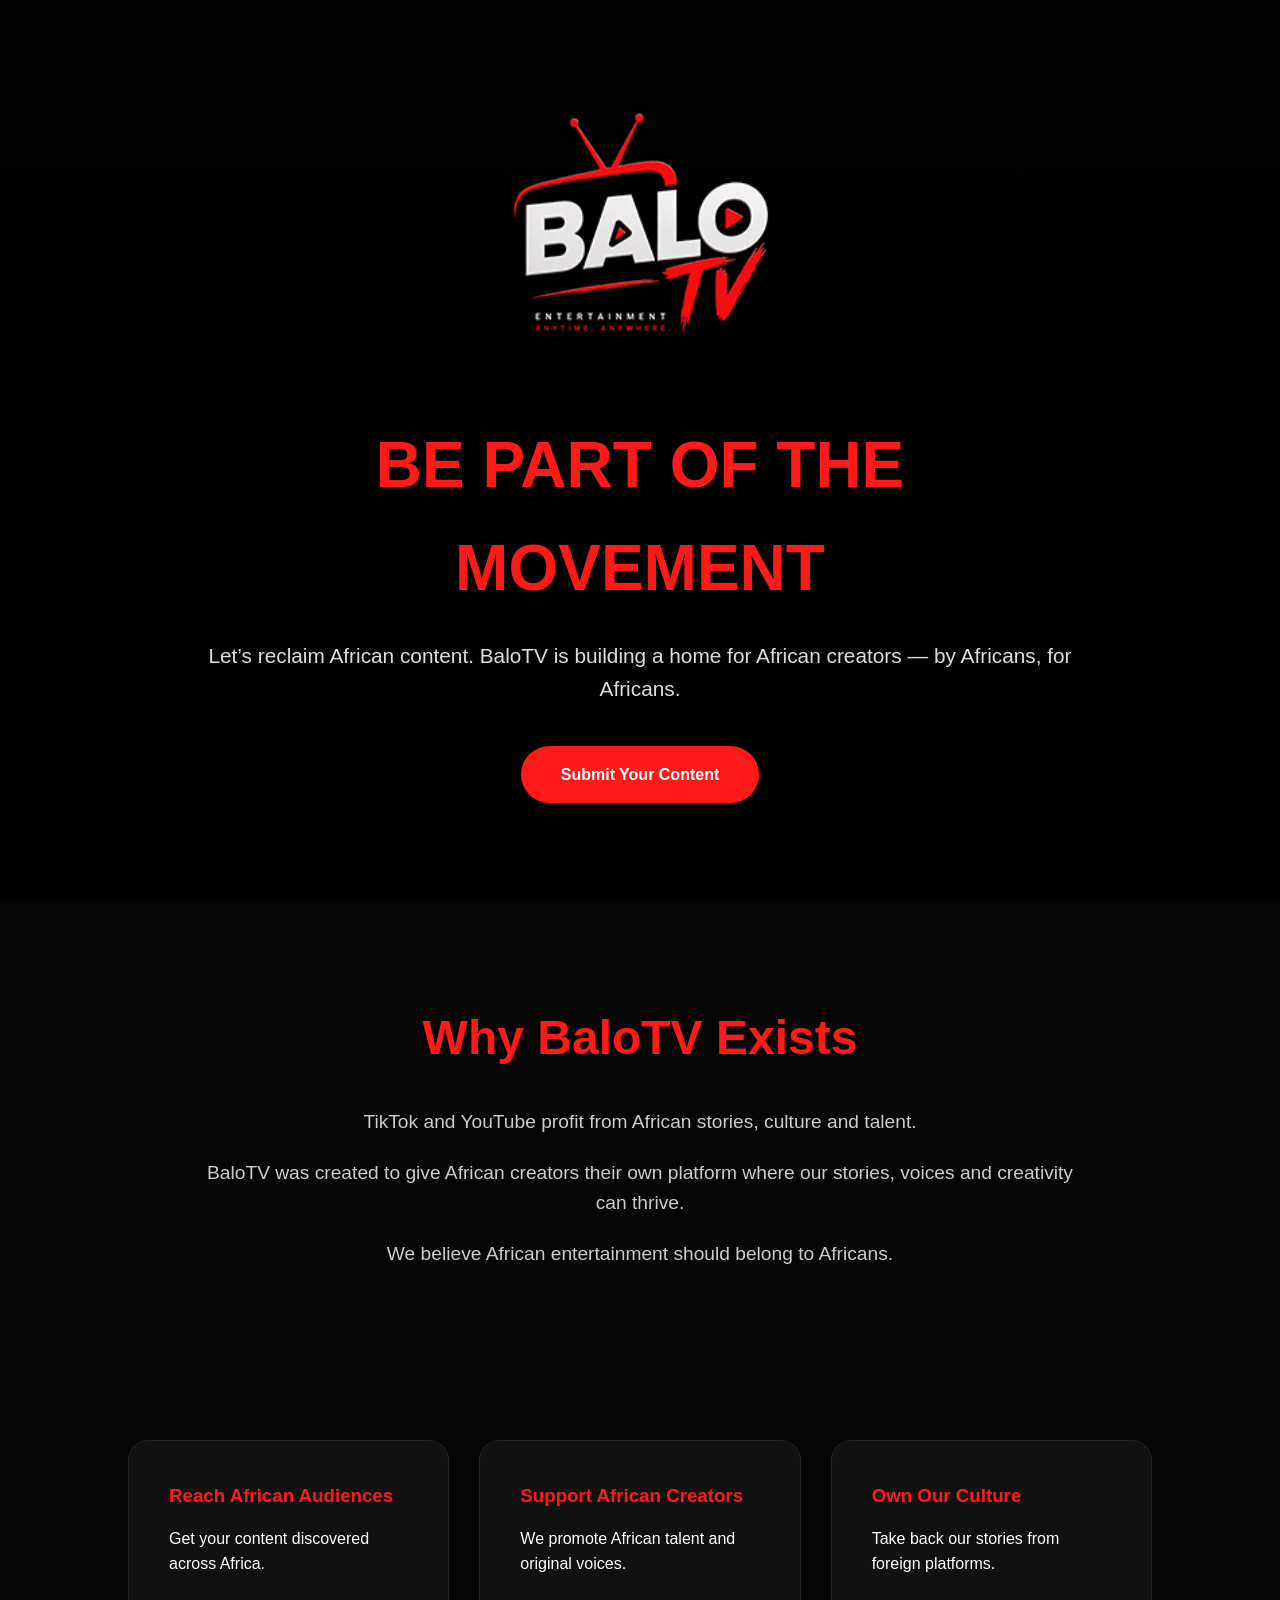
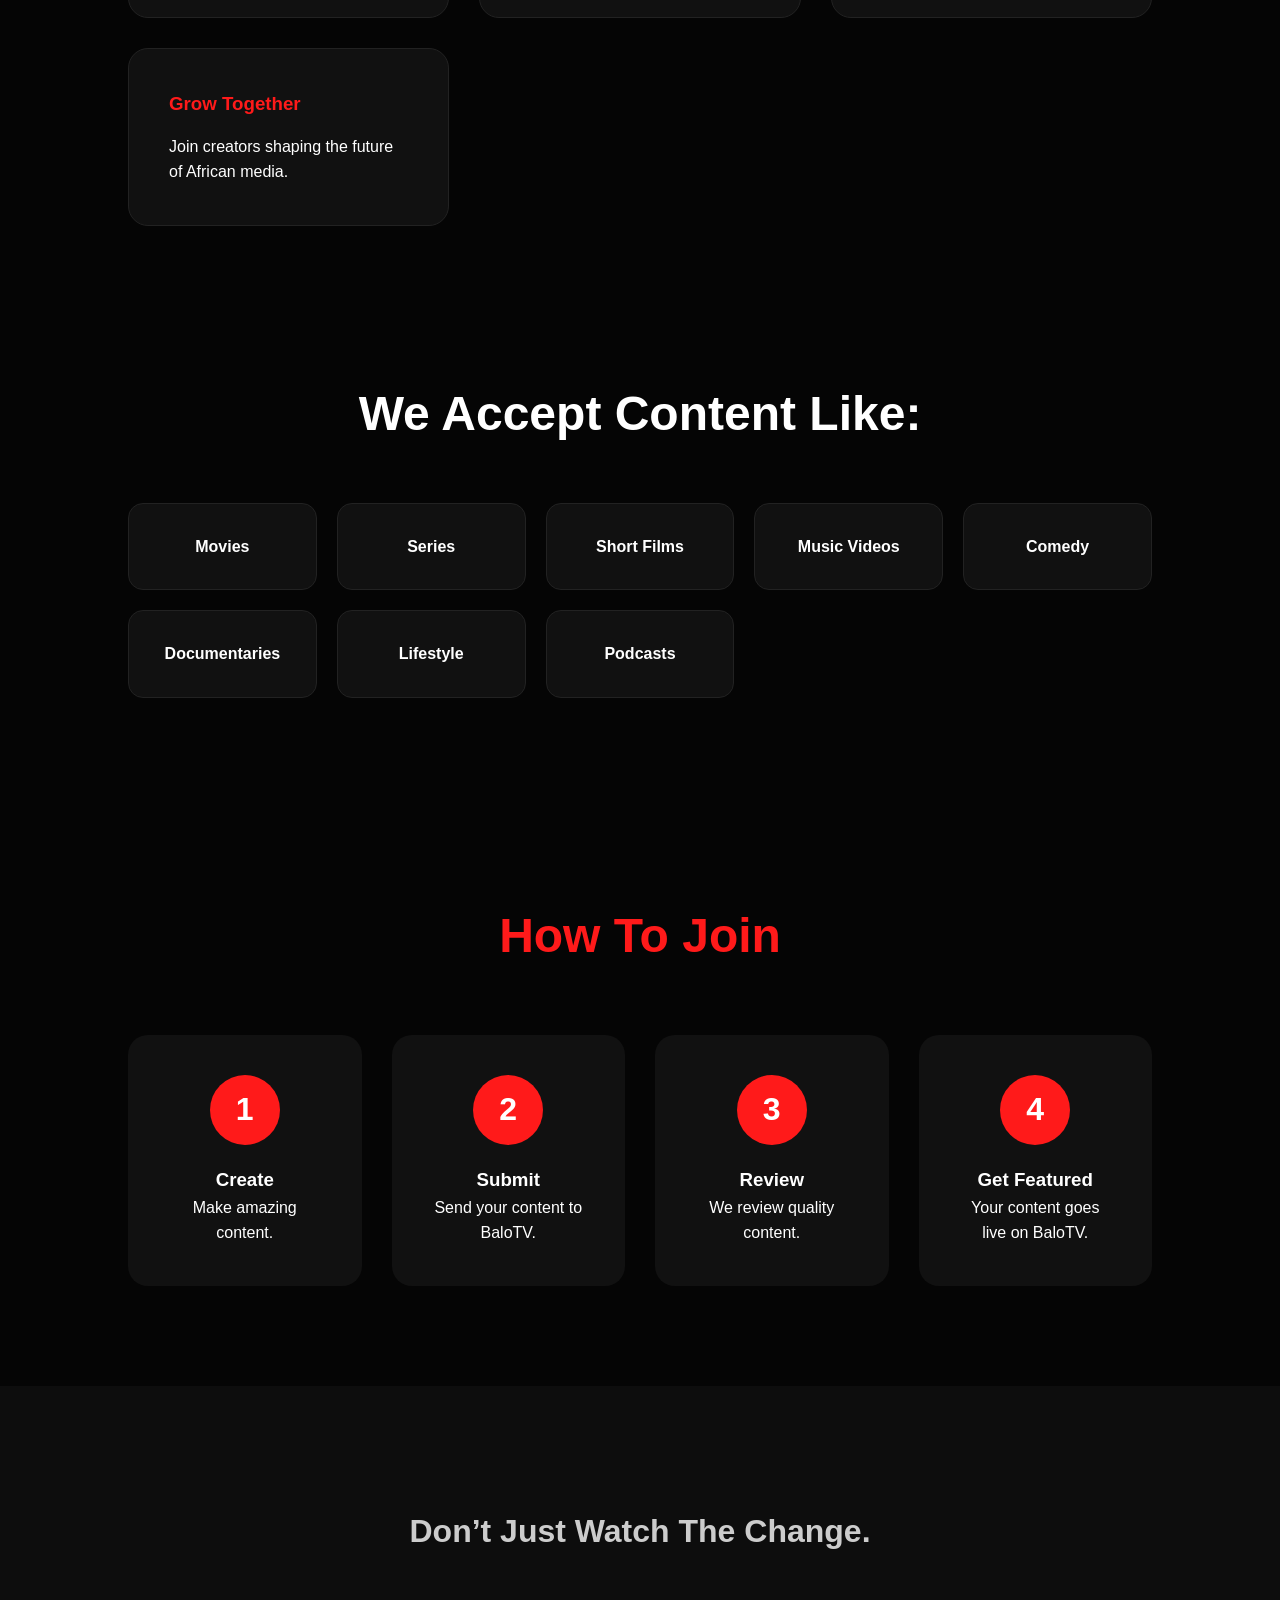
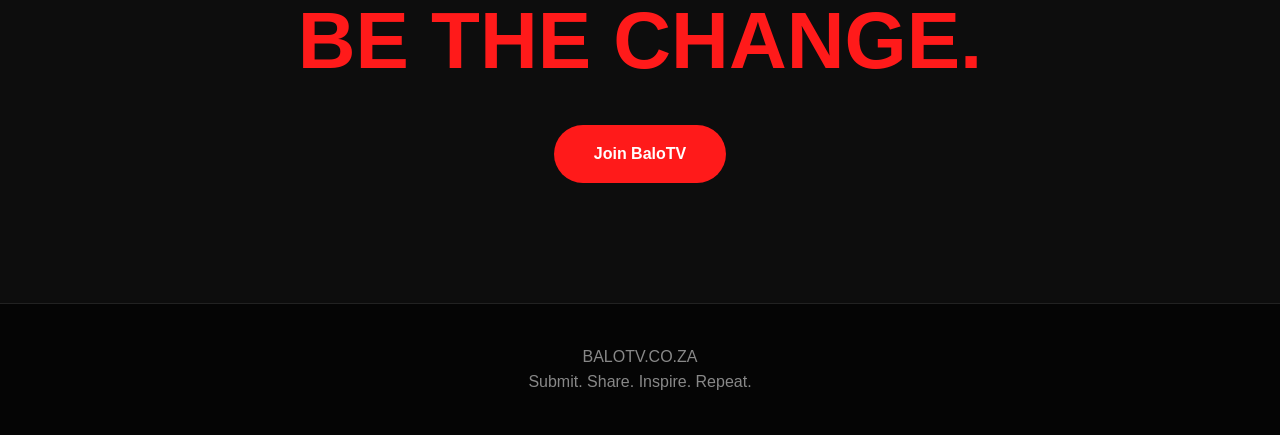
==== about.html @ 503e064e "Uploud my file on website Add  Why balotv" ====
<!DOCTYPE html>
<html lang="en">
<head>
  <meta charset="UTF-8" />
  <meta name="viewport" content="width=device-width, initial-scale=1.0"/>
  <title>About BaloTV</title>

  <link rel="stylesheet" href="about.css">
</head>
<body>

  <header class="hero">

    <div class="overlay"></div>

    <div class="hero-content">

      <img src="balotv-logo.png" class="logo" alt="BaloTV">

      <h1>BE PART OF THE MOVEMENT</h1>

      <p class="hero-text">
        Let’s reclaim African content.
        BaloTV is building a home for African creators —
        by Africans, for Africans.
      </p>

      <a href="#" class="btn">
        Submit Your Content
      </a>

    </div>

  </header>

  <section class="about">

    <h2>Why BaloTV Exists</h2>

    <p>
      TikTok and YouTube profit from African stories,
      culture and talent.
    </p>

    <p>
      BaloTV was created to give African creators
      their own platform where our stories,
      voices and creativity can thrive.
    </p>

    <p>
      We believe African entertainment should belong
      to Africans.
    </p>

  </section>

  <section class="features">

    <div class="card">
      <h3>Reach African Audiences</h3>
      <p>
        Get your content discovered across Africa.
      </p>
    </div>

    <div class="card">
      <h3>Support African Creators</h3>
      <p>
        We promote African talent and original voices.
      </p>
    </div>

    <div class="card">
      <h3>Own Our Culture</h3>
      <p>
        Take back our stories from foreign platforms.
      </p>
    </div>

    <div class="card">
      <h3>Grow Together</h3>
      <p>
        Join creators shaping the future of African media.
      </p>
    </div>

  </section>

  <section class="content-types">

    <h2>We Accept Content Like:</h2>

    <div class="content-grid">

      <div class="type">Movies</div>
      <div class="type">Series</div>
      <div class="type">Short Films</div>
      <div class="type">Music Videos</div>
      <div class="type">Comedy</div>
      <div class="type">Documentaries</div>
      <div class="type">Lifestyle</div>
      <div class="type">Podcasts</div>

    </div>

  </section>

  <section class="steps">

    <h2>How To Join</h2>

    <div class="step-grid">

      <div class="step">
        <span>1</span>
        <h3>Create</h3>
        <p>Make amazing content.</p>
      </div>

      <div class="step">
        <span>2</span>
        <h3>Submit</h3>
        <p>Send your content to BaloTV.</p>
      </div>

      <div class="step">
        <span>3</span>
        <h3>Review</h3>
        <p>We review quality content.</p>
      </div>

      <div class="step">
        <span>4</span>
        <h3>Get Featured</h3>
        <p>Your content goes live on BaloTV.</p>
      </div>

    </div>

  </section>

  <section class="cta">

    <h2>Don’t Just Watch The Change.</h2>

    <h1>BE THE CHANGE.</h1>

    <a href="#" class="btn">
      Join BaloTV
    </a>

  </section>

  <footer>

    <p>
      BALOTV.CO.ZA
    </p>

    <p>
      Submit. Share. Inspire. Repeat.
    </p>

  </footer>

</body>
</html>
---- about.css ----
*{
  margin:0;
  padding:0;
  box-sizing:border-box;
}

body{
  background:#050505;
  color:white;
  font-family:Arial, sans-serif;
  line-height:1.6;
}

.hero{
  position:relative;
  height:100vh;
  background:
  linear-gradient(to bottom,
  rgba(0,0,0,0.7),
  rgba(0,0,0,0.9)),
  url('https://images.unsplash.com/photo-1516321318423-f06f85e504b3?q=80&w=1400');
  background-size:cover;
  background-position:center;
  display:flex;
  justify-content:center;
  align-items:center;
  text-align:center;
  padding:20px;
}

.hero-content{
  max-width:900px;
  z-index:2;
}

.logo{
  width:280px;
  margin-bottom:30px;
}

.hero h1{
  font-size:4rem;
  color:#ff1a1a;
  margin-bottom:20px;
}

.hero-text{
  font-size:1.3rem;
  color:#ddd;
  margin-bottom:40px;
}

.btn{
  display:inline-block;
  padding:16px 40px;
  background:#ff1a1a;
  color:white;
  text-decoration:none;
  border-radius:50px;
  font-weight:bold;
  transition:0.3s;
}

.btn:hover{
  background:#ff4444;
  transform:scale(1.05);
}

.about{
  padding:100px 10%;
  text-align:center;
}

.about h2{
  font-size:3rem;
  margin-bottom:30px;
  color:#ff1a1a;
}

.about p{
  max-width:900px;
  margin:20px auto;
  font-size:1.2rem;
  color:#ccc;
}

.features{
  display:grid;
  grid-template-columns:repeat(auto-fit,minmax(250px,1fr));
  gap:30px;
  padding:50px 10%;
}

.card{
  background:#111;
  border:1px solid #222;
  padding:40px;
  border-radius:20px;
  transition:0.3s;
}

.card:hover{
  transform:translateY(-10px);
  border-color:#ff1a1a;
}

.card h3{
  color:#ff1a1a;
  margin-bottom:15px;
}

.content-types{
  padding:100px 10%;
  text-align:center;
}

.content-types h2{
  font-size:3rem;
  margin-bottom:50px;
}

.content-grid{
  display:grid;
  grid-template-columns:repeat(auto-fit,minmax(180px,1fr));
  gap:20px;
}

.type{
  background:#111;
  padding:30px;
  border-radius:15px;
  border:1px solid #222;
  font-weight:bold;
  transition:0.3s;
}

.type:hover{
  background:#ff1a1a;
}

.steps{
  padding:100px 10%;
  text-align:center;
}

.steps h2{
  font-size:3rem;
  margin-bottom:60px;
  color:#ff1a1a;
}

.step-grid{
  display:grid;
  grid-template-columns:repeat(auto-fit,minmax(220px,1fr));
  gap:30px;
}

.step{
  background:#111;
  padding:40px;
  border-radius:20px;
}

.step span{
  width:70px;
  height:70px;
  background:#ff1a1a;
  display:flex;
  justify-content:center;
  align-items:center;
  margin:auto;
  border-radius:50%;
  font-size:2rem;
  font-weight:bold;
  margin-bottom:20px;
}

.cta{
  padding:120px 10%;
  text-align:center;
  background:#0d0d0d;
}

.cta h2{
  font-size:2rem;
  color:#ccc;
}

.cta h1{
  font-size:5rem;
  color:#ff1a1a;
  margin:20px 0;
}

footer{
  padding:40px;
  text-align:center;
  border-top:1px solid #222;
  color:#888;
}

@media(max-width:768px){

  .hero h1{
    font-size:2.5rem;
  }

  .cta h1{
    font-size:3rem;
  }

}
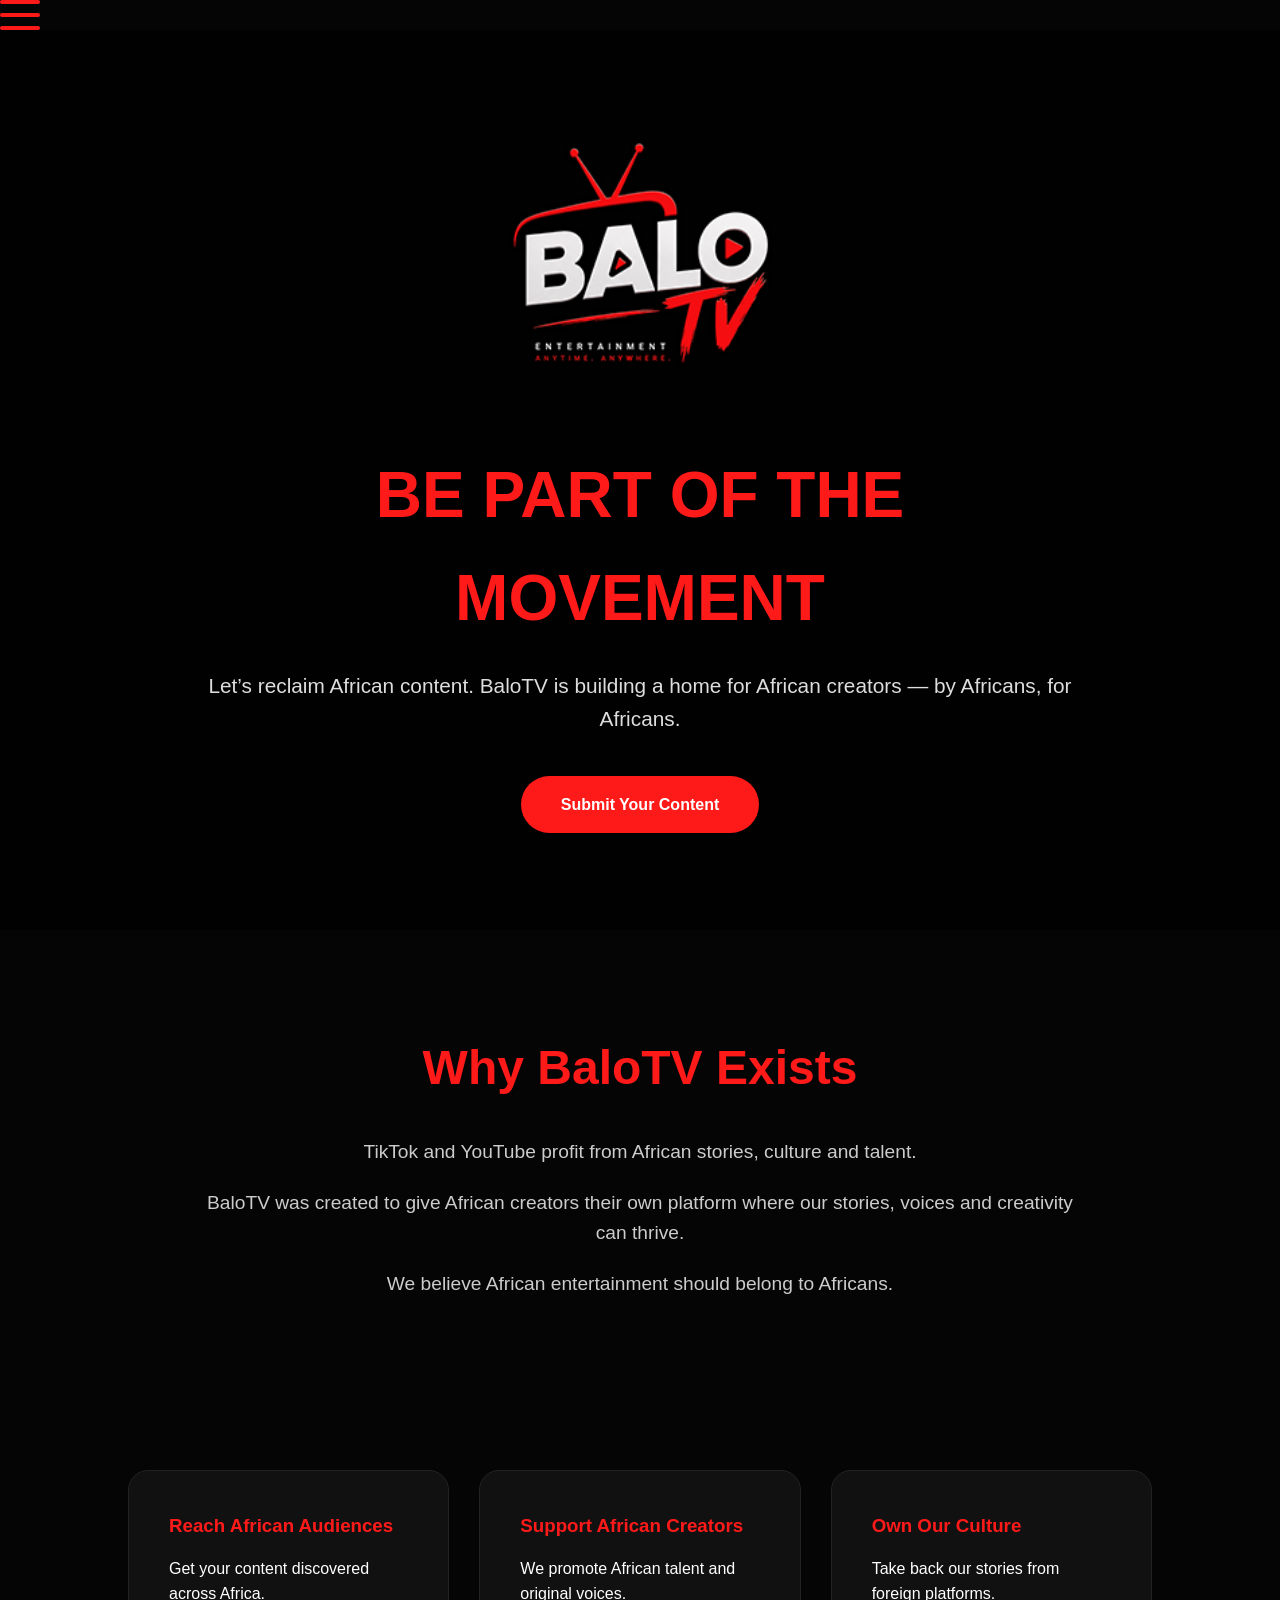
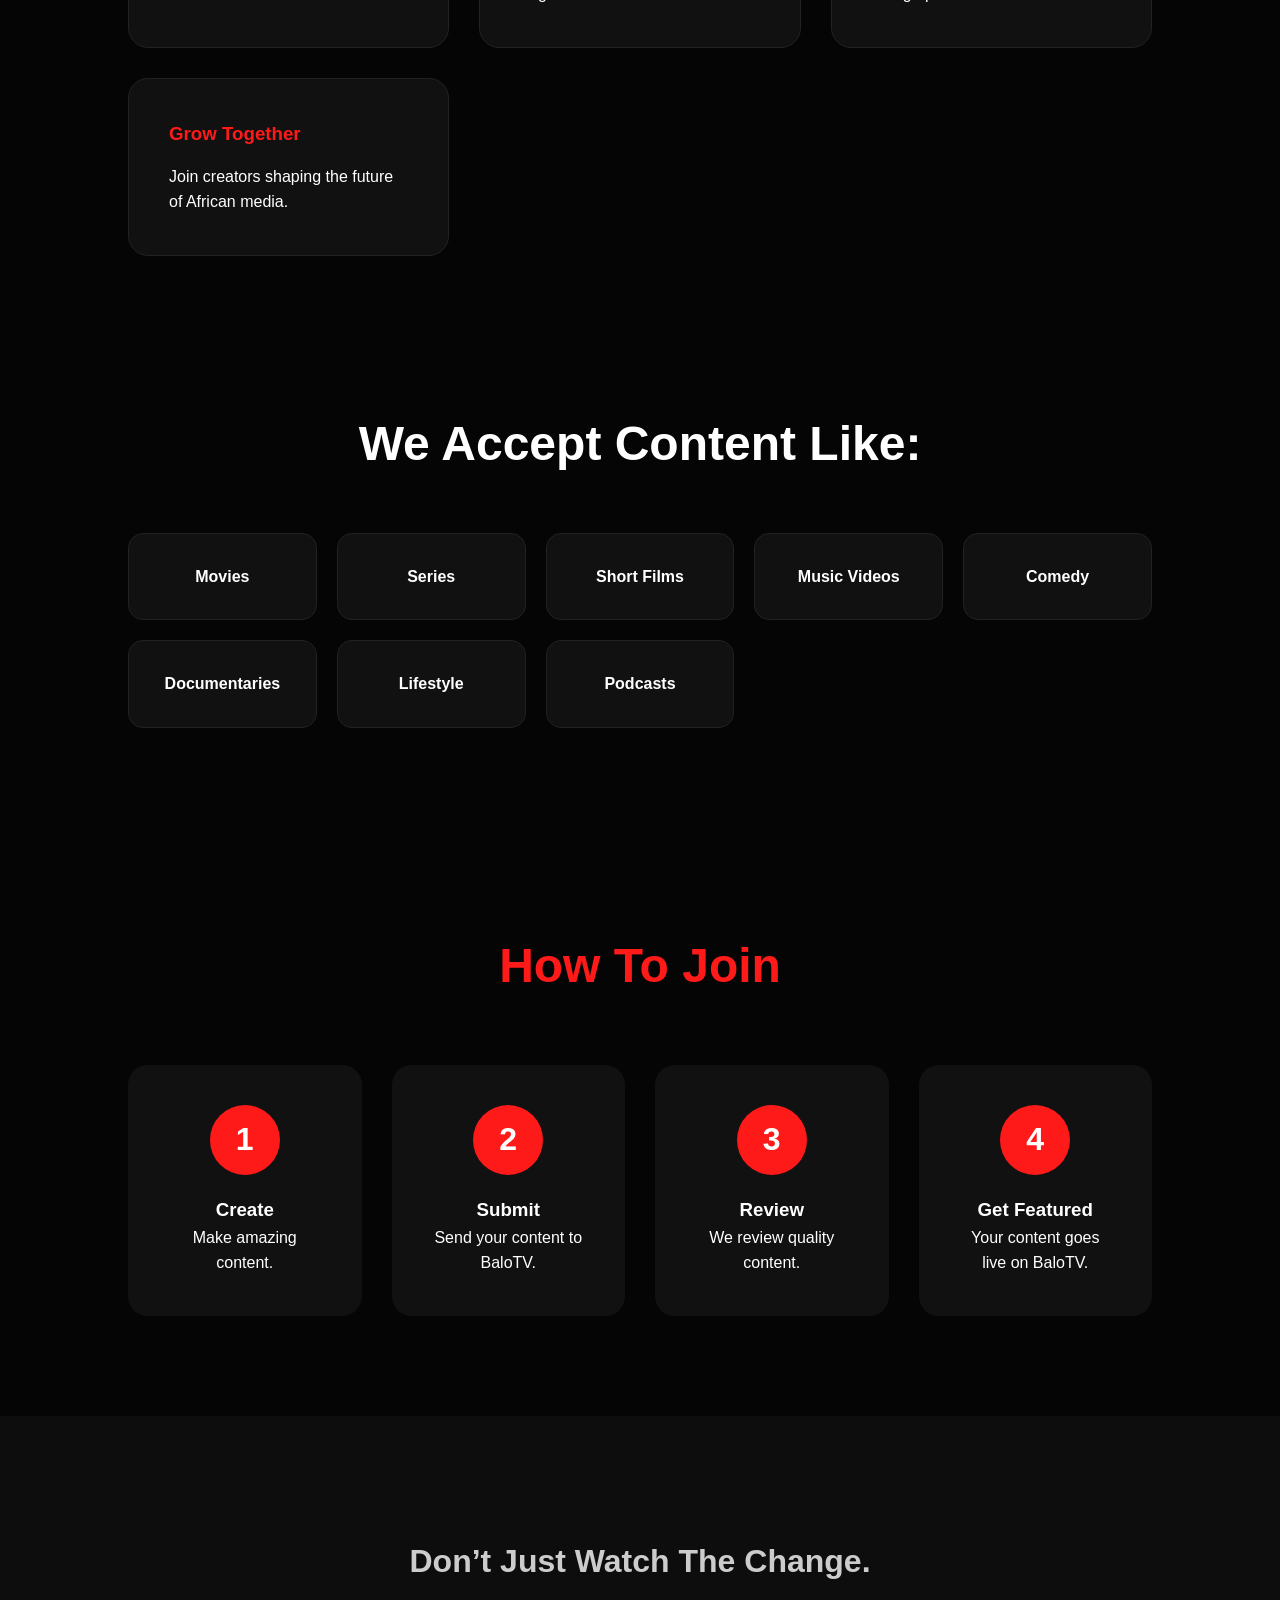
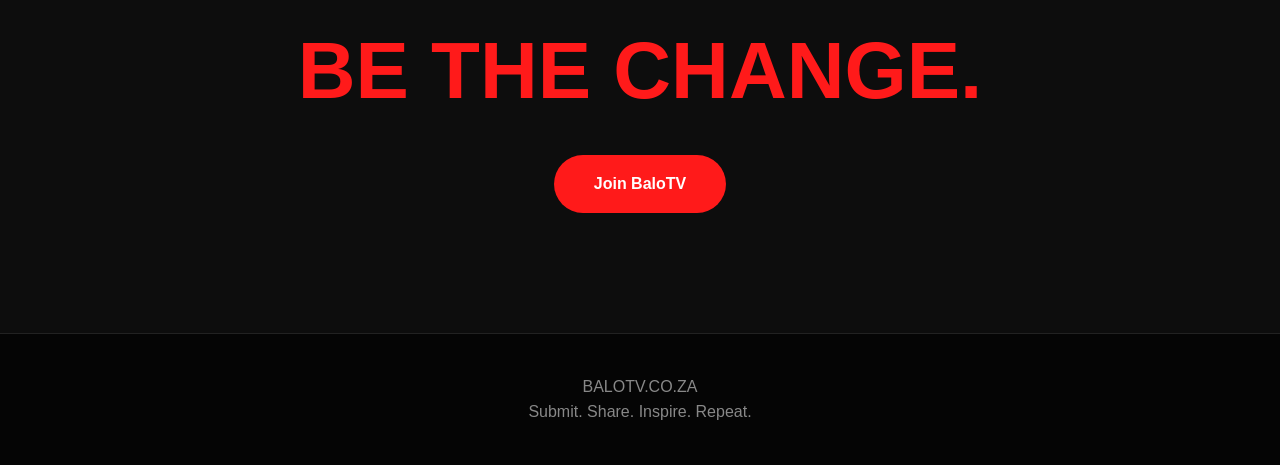
==== commit b5fc9dc9: "Uploud my file on website Three line side bar" ====
--- a/about.html
+++ b/about.html
@@ -8,6 +8,35 @@
   <link rel="stylesheet" href="about.css">
 </head>
 <body>
+
+  <header class="topbar">
+
+    <!-- HAMBURGER MENU -->
+  
+    <div class="menu-btn" onclick="toggleMenu()">
+  
+      <span></span>
+      <span></span>
+      <span></span>
+  
+    </div>
+  
+    <!-- DROPDOWN MENU -->
+  
+    <div class="dropdown-menu" id="dropdownMenu">
+  
+      <a href="index.html">Home</a>
+  
+      <a href="about.html">Why BaloTV</a>
+  
+      <a href="terms.html">Terms</a>
+  
+    </div>
+  
+
+  
+  </header>   
+
 
   <header class="hero">
 
@@ -164,5 +193,20 @@
 
   </footer>
 
+
+  <script>
+
+    function toggleMenu(){
+    
+      document
+      .getElementById("dropdownMenu")
+      .classList
+      .toggle("active");
+    
+    }
+    
+    </script>
+
+
 </body>
 </html>
--- a/about.css
+++ b/about.css
@@ -209,4 +209,98 @@
     font-size:3rem;
   }
 
+}
+
+
+
+
+/* HAMBURGER MENU */
+
+.menu-btn{
+  width:40px;
+  height:30px;
+
+  display:flex;
+  flex-direction:column;
+  justify-content:space-between;
+
+  cursor:pointer;
+
+  margin-right:20px;
+
+  z-index:1002;
+}
+
+.menu-btn span{
+  width:100%;
+  height:4px;
+
+  background:#ff1a1a;
+
+  border-radius:10px;
+
+  transition:0.3s;
+}
+
+/* DROPDOWN MENU */
+
+.dropdown-menu{
+  position:absolute;
+
+  top:70px;
+  left:20px;
+
+  width:220px;
+
+  background:#111;
+
+  border:1px solid #222;
+
+  border-radius:20px;
+
+  padding:15px;
+
+  display:none;
+
+  flex-direction:column;
+
+  gap:15px;
+
+  z-index:1001;
+
+  box-shadow:0 10px 30px rgba(0,0,0,0.5);
+}
+
+.dropdown-menu.active{
+  display:flex;
+}
+
+.dropdown-menu a{
+  color:white;
+
+  text-decoration:none;
+
+  background:#1a1a1a;
+
+  padding:15px;
+
+  border-radius:12px;
+
+  font-weight:bold;
+
+  transition:0.3s;
+}
+
+.dropdown-menu a:hover{
+  background:#ff1a1a;
+}
+
+/* MOBILE */
+
+@media(max-width:768px){
+
+  .dropdown-menu{
+    width:180px;
+  }
+
 }
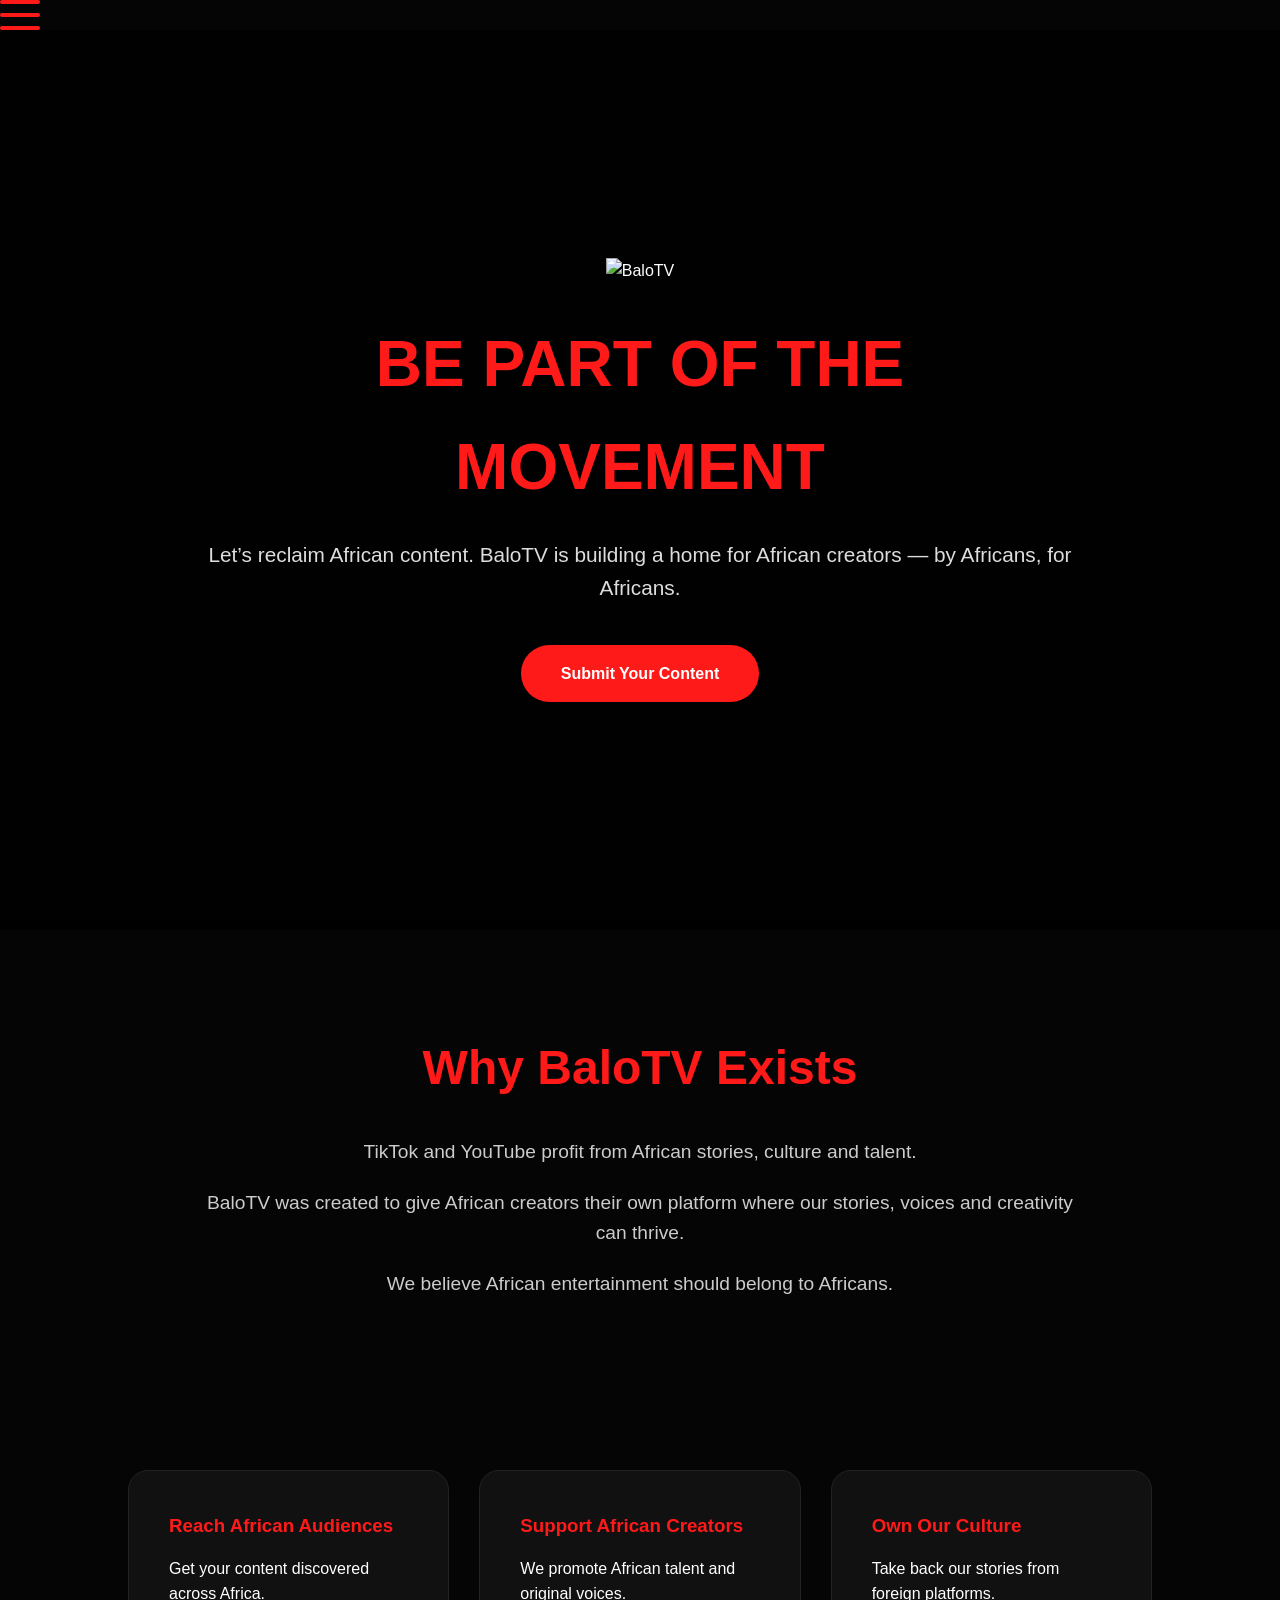
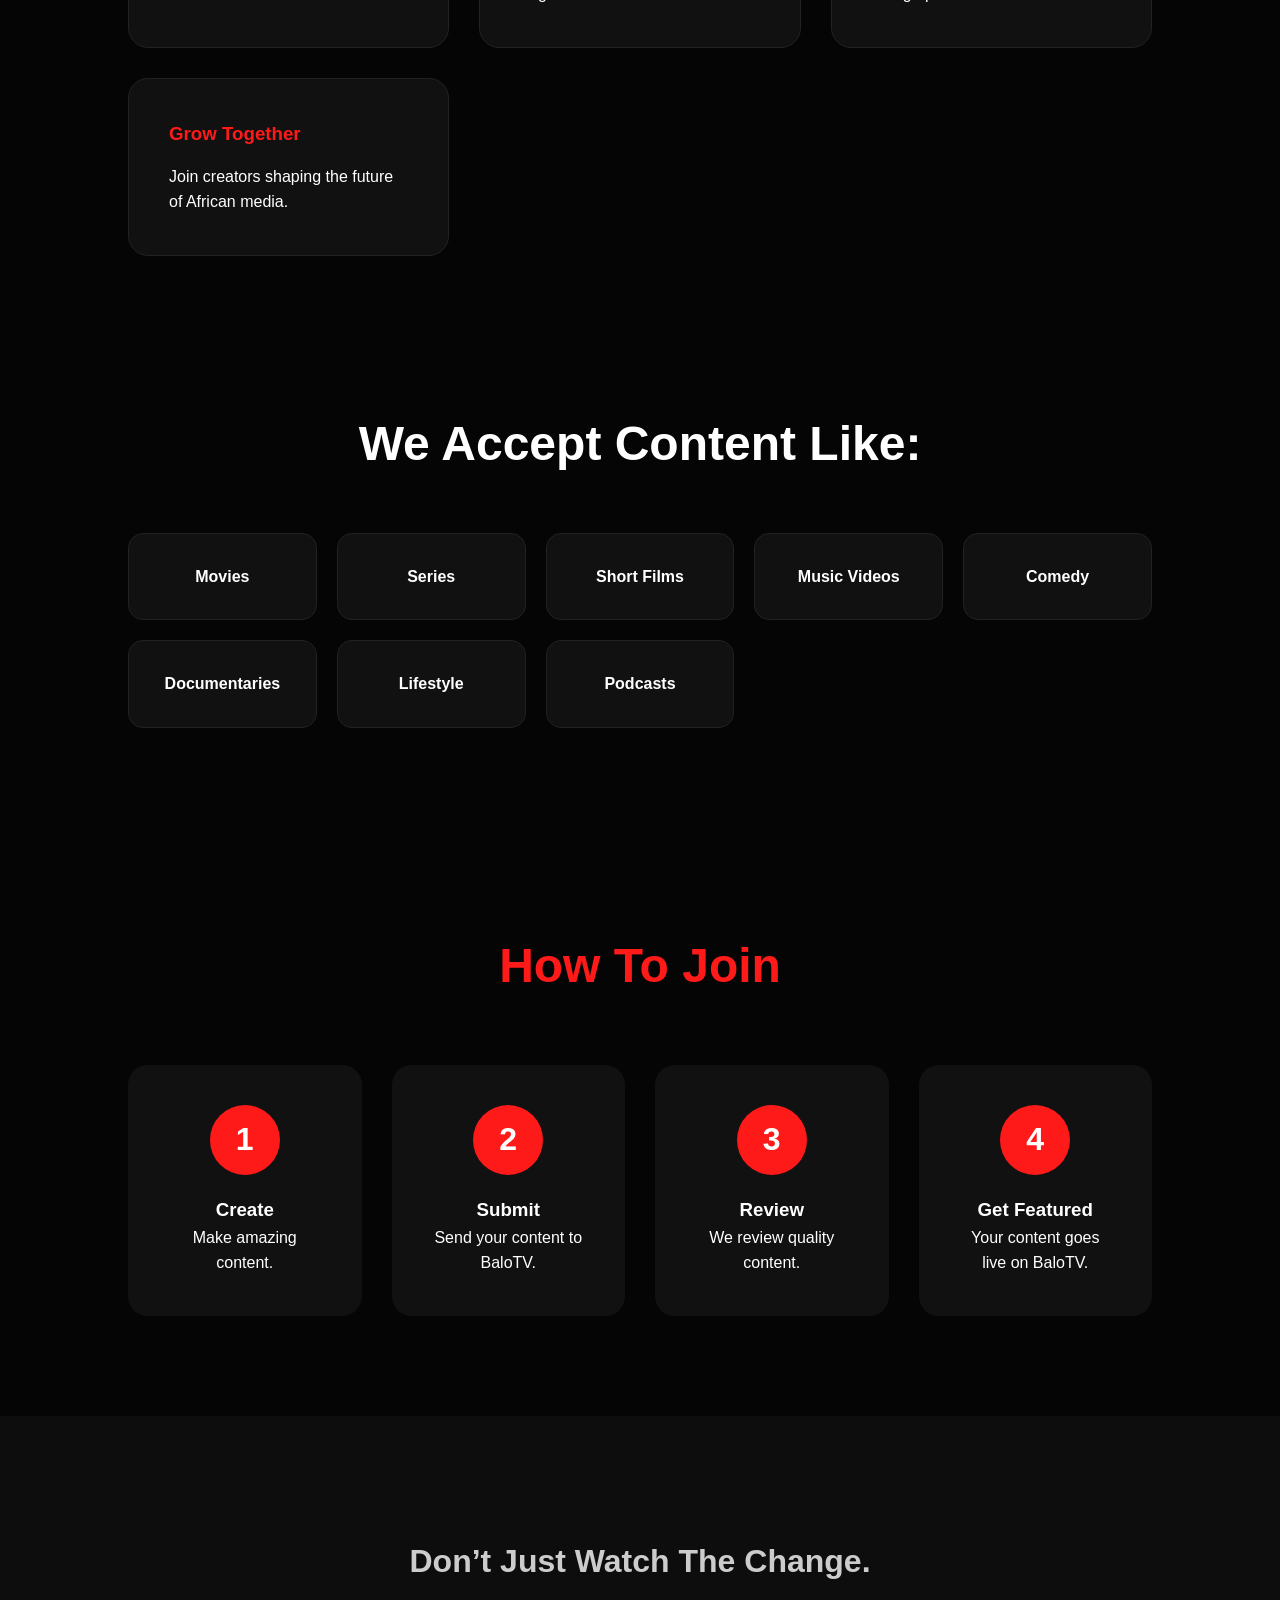
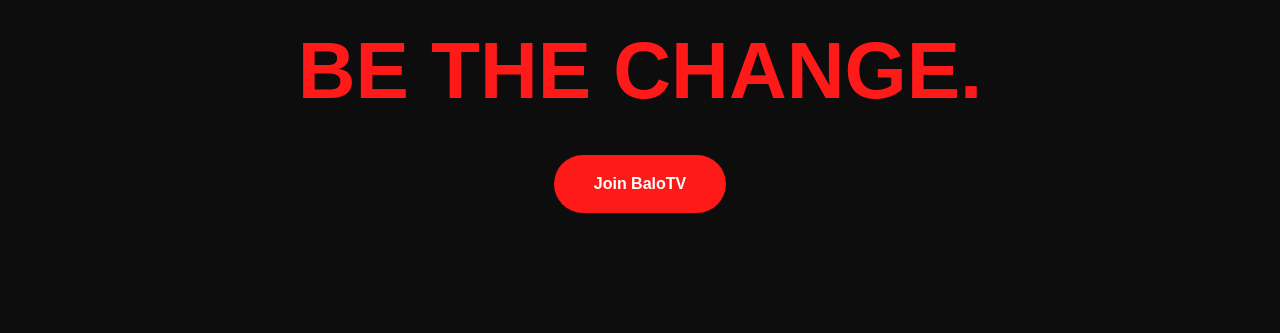
==== commit 53d8ccae: "Uploud my file on website Adding pages" ====
--- a/about.html
+++ b/about.html
@@ -44,7 +44,7 @@
 
     <div class="hero-content">
 
-      <img src="balotv-logo.png" class="logo" alt="BaloTV">
+      <img src="images/balotv-logo.png" class="logo" alt="BaloTV">
 
       <h1>BE PART OF THE MOVEMENT</h1>
 
@@ -181,17 +181,34 @@
 
   </section>
 
-  <footer>
-
-    <p>
-      BALOTV.CO.ZA
-    </p>
-
-    <p>
-      Submit. Share. Inspire. Repeat.
-    </p>
-
-  </footer>
+
+
+  <!-- MOBILE NAV -->
+
+<div class="mobile-nav">
+
+  <button
+    class="mobile-nav-btn active"
+    onclick="window.location.href='index.html'"
+  >
+    Home
+  </button>
+
+  <button
+    class="mobile-nav-btn"
+    onclick="window.location.href='library.html'"
+  >
+    Library
+  </button>
+
+  <button
+    class="mobile-nav-btn"
+    onclick="window.location.href='blog.html'"
+  >
+    Blog
+  </button>
+
+</div>
 
 
   <script>
--- a/about.css
+++ b/about.css
@@ -303,4 +303,60 @@
     width:180px;
   }
 
+}
+
+
+
+/* MOBILE NAV */
+
+.mobile-nav{
+
+  position:fixed;
+
+  left:0;
+  right:0;
+  bottom:0;
+
+  height:70px;
+
+  background:#111;
+
+  border-top:1px solid #222;
+
+  display:none;
+
+  justify-content:space-around;
+
+  align-items:center;
+
+  z-index:9999;
+}
+
+.mobile-nav-btn{
+
+  background:none;
+
+  border:none;
+
+  color:#aaa;
+
+  font-size:14px;
+
+  font-weight:600;
+}
+
+.mobile-nav-btn.active{
+  color:#aaa;
+}
+
+@media(max-width:768px){
+
+  .mobile-nav{
+    display:flex;
+  }
+
+  body{
+    padding-bottom:90px;
+  }
+
 }
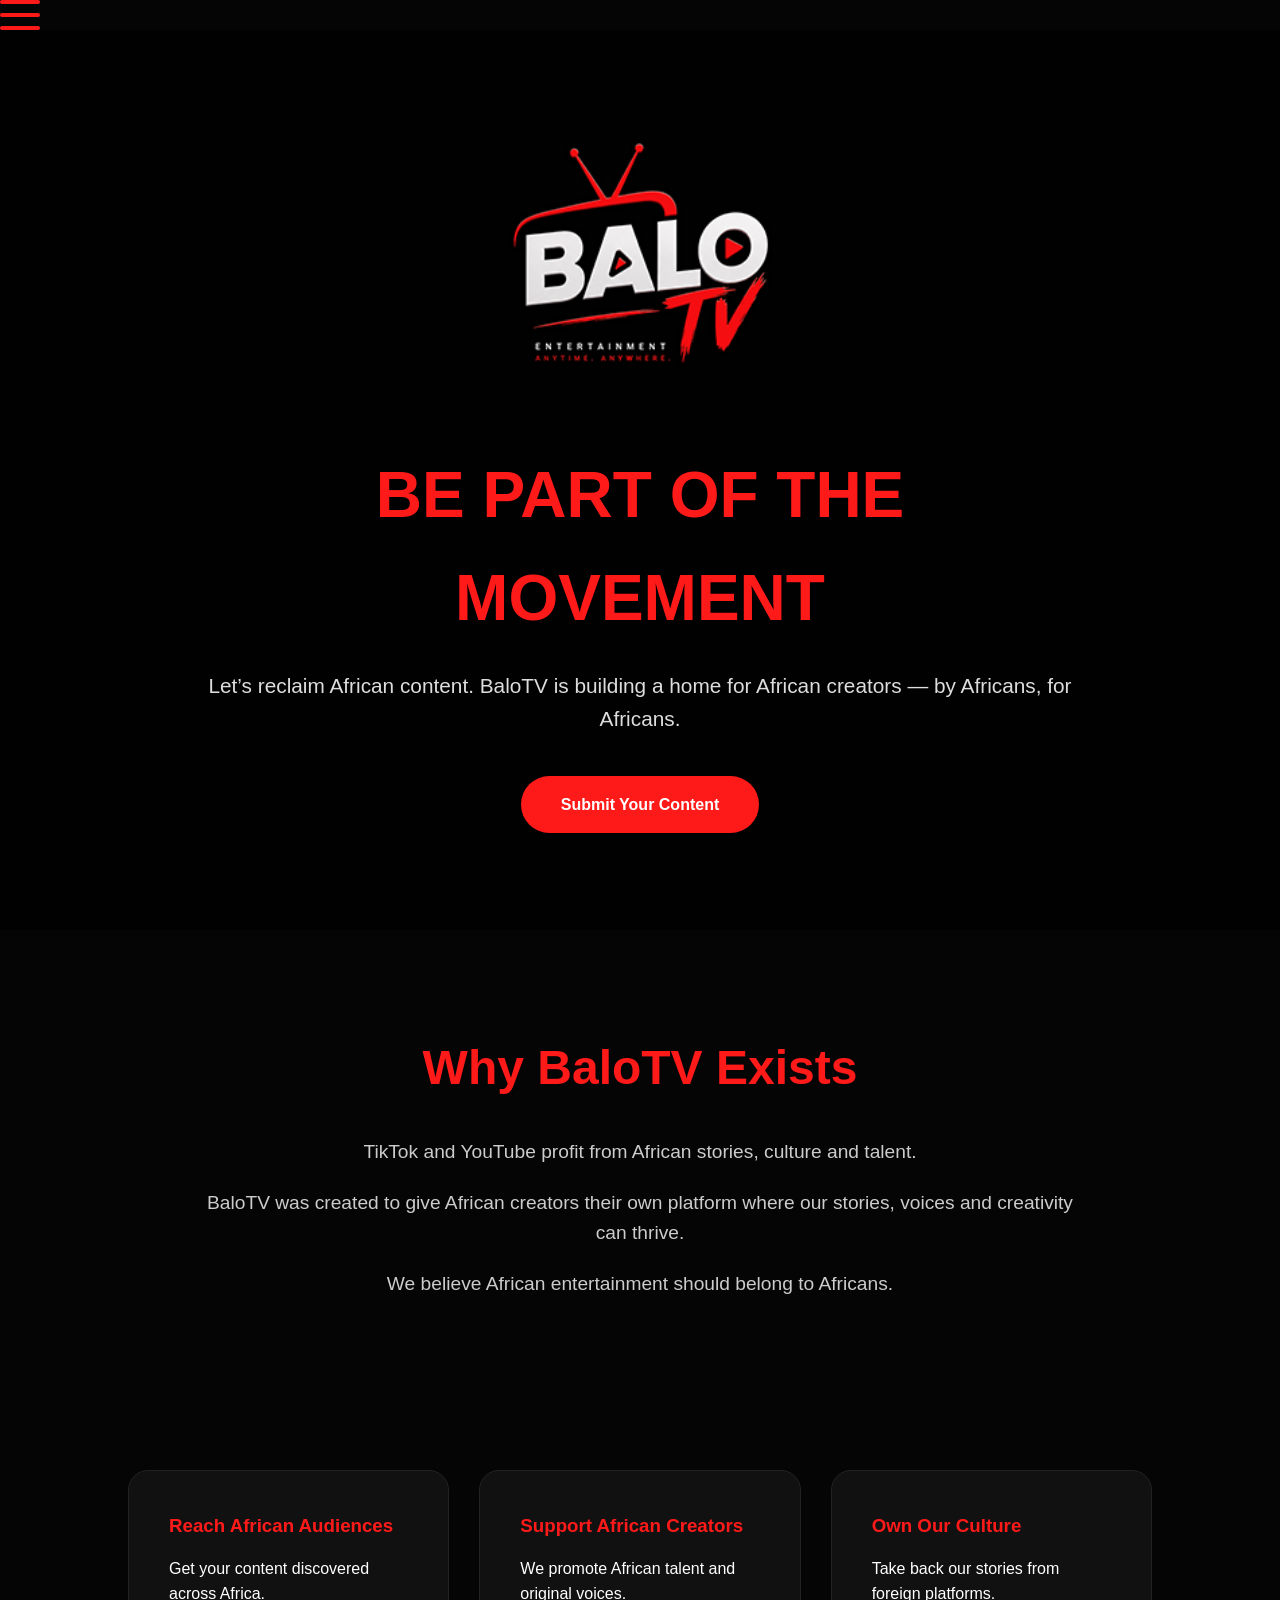
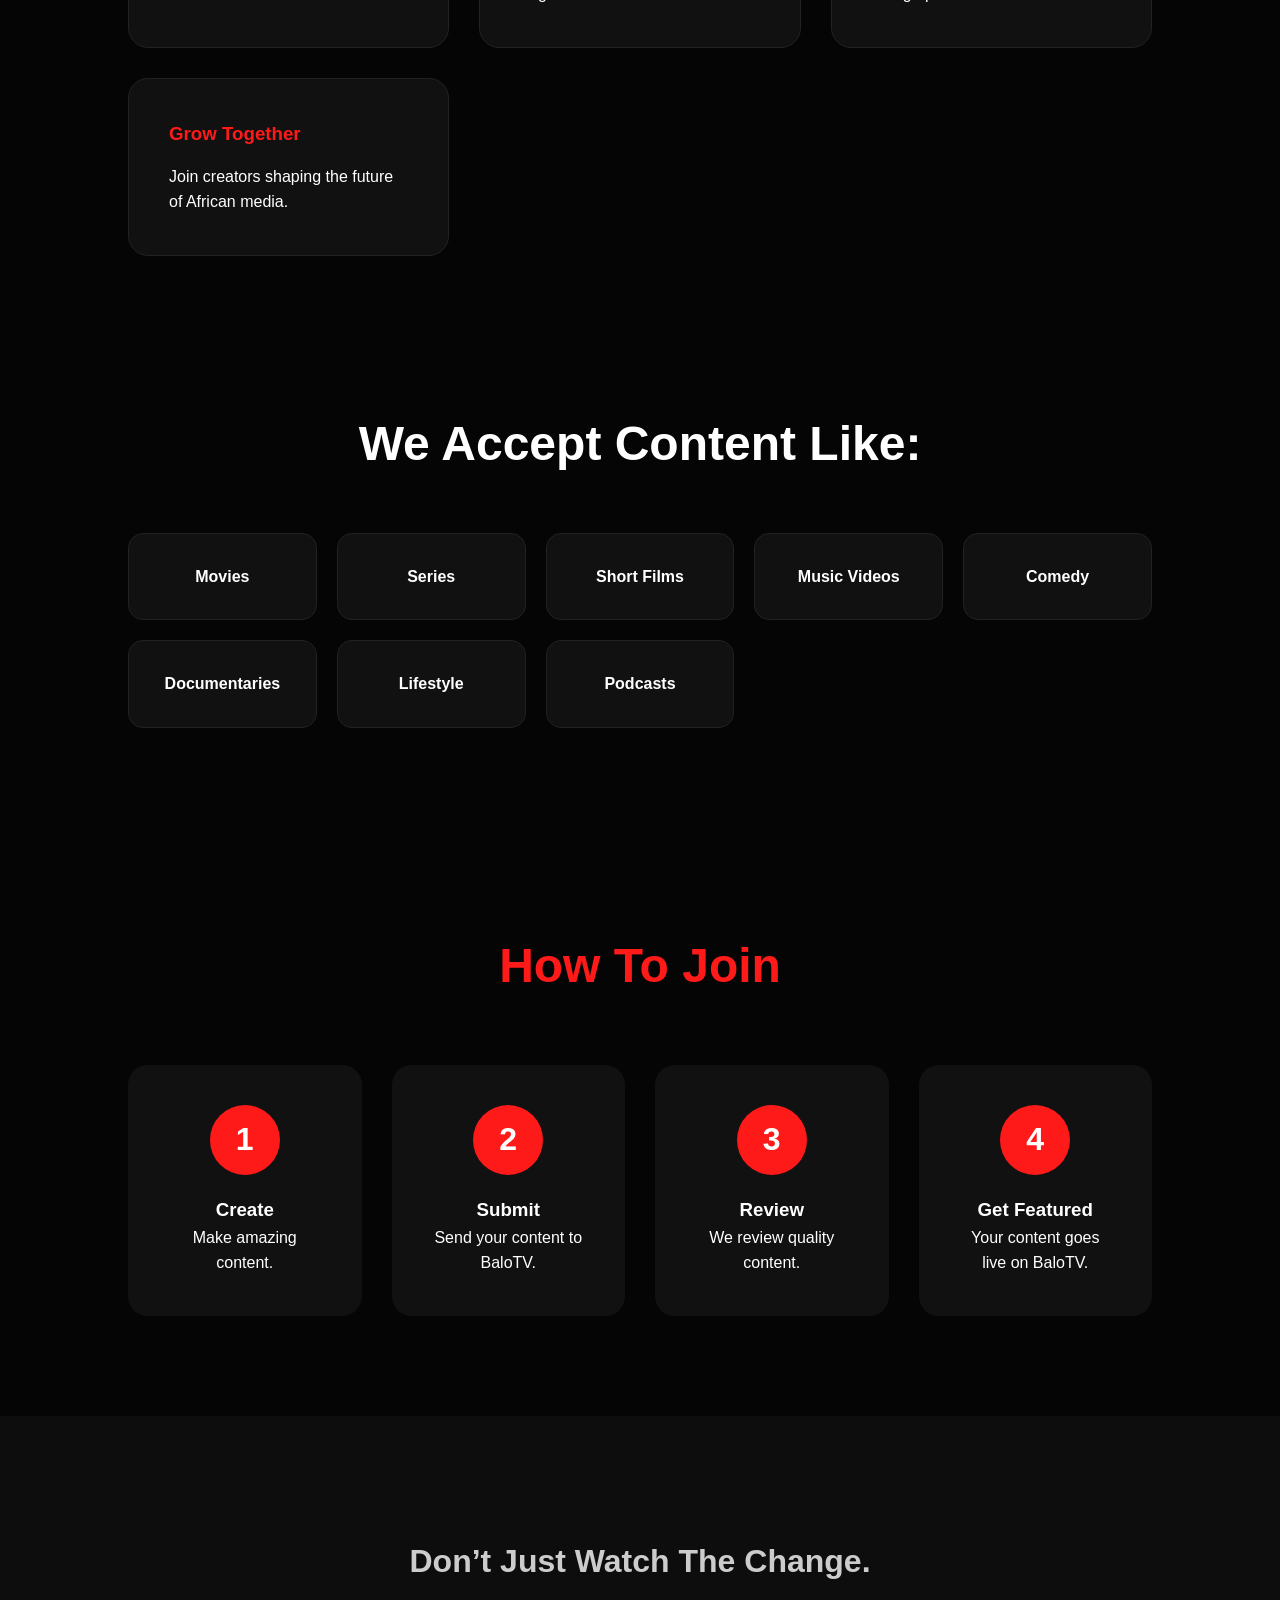
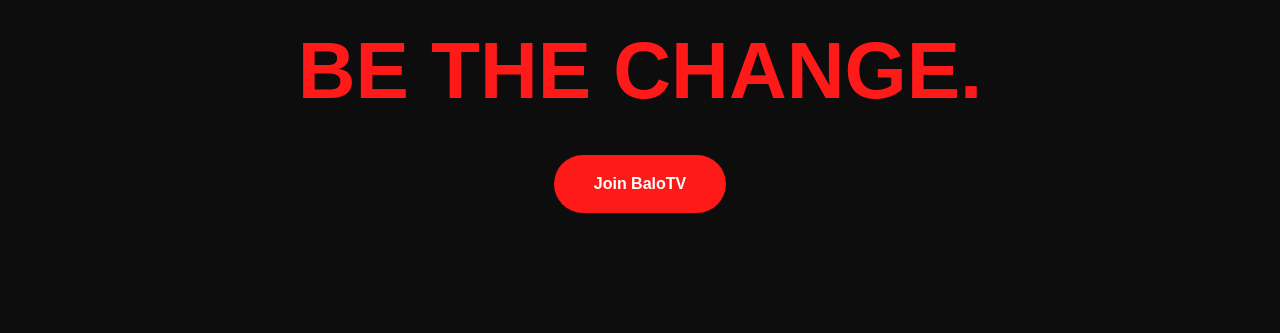
==== commit 1e7af7a7: "Uploud my file on website App" ====
--- a/about.html
+++ b/about.html
@@ -33,6 +33,21 @@
   
     </div>
   
+
+
+
+    <link rel="manifest" href="manifest.json">
+
+    <meta
+      name="theme-color"
+      content="#ff1a1a"
+    />
+    
+    <link
+      rel="apple-touch-icon"
+      href="images/icons/icon-192.png"
+    />
+
 
   
   </header>   
@@ -225,5 +240,18 @@
     </script>
 
 
+
+<script>
+
+  if("serviceWorker" in navigator){
+  
+    navigator.serviceWorker
+    .register("/service-worker.js");
+  
+  }
+  
+  </script>
+
+
 </body>
 </html>
